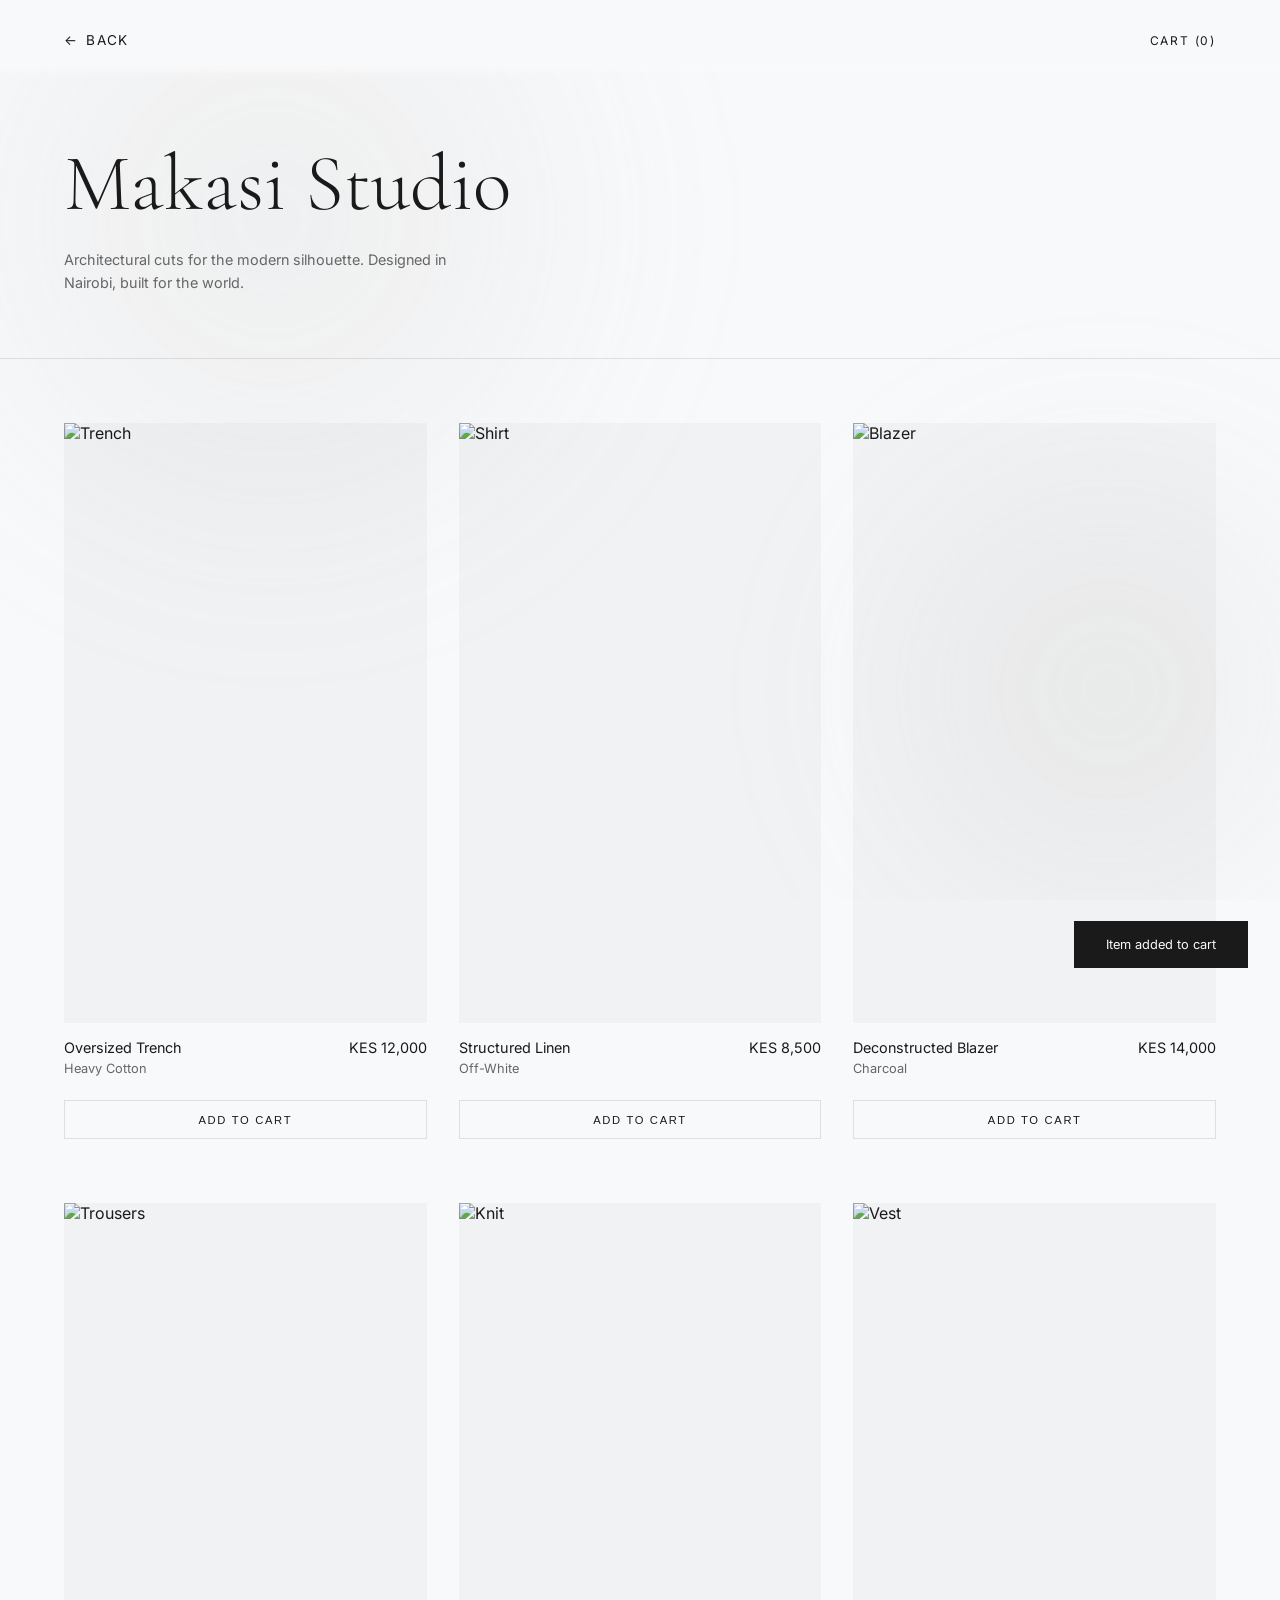
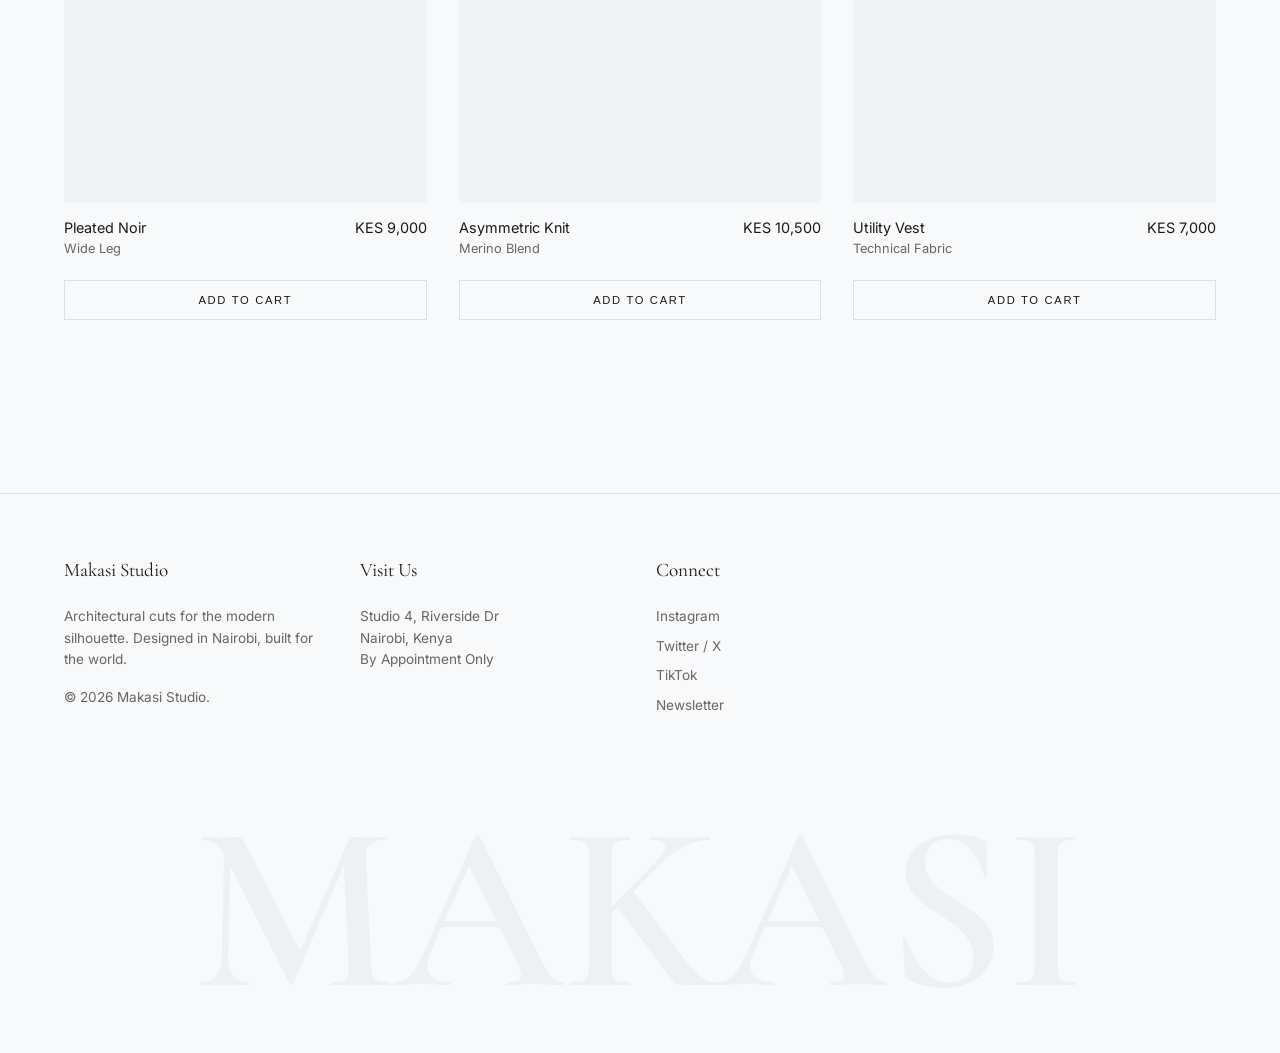
==== makasi.html @ c78a8fc4 "Initial commit: Lukumjini frontend with working cart and dark mode" ====
<!DOCTYPE html>
<html lang="en" data-theme="light">
<head>
    <meta charset="UTF-8">
    <meta name="viewport" content="width=device-width, initial-scale=1.0">
    <title>Makasi Studio | Collection</title>
    
    <link rel="preconnect" href="https://fonts.googleapis.com">
    <link rel="preconnect" href="https://fonts.gstatic.com" crossorigin>
    <link href="https://fonts.googleapis.com/css2?family=Cormorant+Garamond:ital,wght@0,300;0,400;0,600;1,400&family=Inter:wght@200;300;400&display=swap" rel="stylesheet">
    <link rel="stylesheet" href="css/makasi.css">
   
</head>
<body>

    <div class="fog-container">
        <div class="fog-blob blob-1"></div>
        <div class="fog-blob blob-2"></div>
    </div>

    <nav>
        <a href="index.html" class="back-link hover-trigger">
            <span>&larr;</span> Back
        </a>
        <a href="cart.html" class="cart-link hover-trigger">Cart (<span id="cartCount">0</span>)</a>
    </nav>

    <header class="brand-hero reveal">
        <h1>Makasi Studio</h1>
        <p>Architectural cuts for the modern silhouette. Designed in Nairobi, built for the world.</p>
    </header>

    <section class="collection-grid">
        <div class="product-card reveal">
            <div class="img-wrap hover-trigger">
                <img src="assets/Pe$os/STILL SEARCHINGThis campaign concept is inspired by real life conversations & people in differen (3).jpg" alt="Trench">
            </div>
            <div class="meta">
                <div class="info">
                    <h3>Oversized Trench</h3>
                    <p>Heavy Cotton</p>
                </div>
                <span class="price">KES 12,000</span>
            </div>
            <button class="add-btn hover-trigger">Add to Cart</button>
        </div>

        <div class="product-card reveal">
            <div class="img-wrap hover-trigger">
                <img src="assets/Makasi studios/PIECES DROPPING ON 6TH DECEMBER 2025VILLAGE CREATIVE, 48 MZIMA SPRING ROAD 📍POP UP TICKETS LINK (1).jpg" alt="Shirt">
            </div>
            <div class="meta">
                <div class="info">
                    <h3>Structured Linen</h3>
                    <p>Off-White</p>
                </div>
                <span class="price">KES 8,500</span>
            </div>
            <button class="add-btn hover-trigger">Add to Cart</button>
        </div>

        <div class="product-card reveal">
            <div class="img-wrap hover-trigger">
                <img src="assets/Makasi studios/STILL SEARCHINGThis campaign concept is inspired by real life conversations & people in differen (2).jpg" alt="Blazer">
            </div>
            <div class="meta">
                <div class="info">
                    <h3>Deconstructed Blazer</h3>
                    <p>Charcoal</p>
                </div>
                <span class="price">KES 14,000</span>
            </div>
            <button class="add-btn hover-trigger">Add to Cart</button>
        </div>

        <div class="product-card reveal">
            <div class="img-wrap hover-trigger">
                <img src="assets/Makasi studios/PIECES DROPPING ON 6TH DECEMBER 2025VILLAGE CREATIVE, 48 MZIMA SPRING ROAD 📍POP UP TICKETS LINK (2).jpg" alt="Trousers">
            </div>
            <div class="meta">
                <div class="info">
                    <h3>Pleated Noir</h3>
                    <p>Wide Leg</p>
                </div>
                <span class="price">KES 9,000</span>
            </div>
            <button class="add-btn hover-trigger">Add to Cart</button>
        </div>

        <div class="product-card reveal">
            <div class="img-wrap hover-trigger">
                <img src="assets/Makasi studios/STILL SEARCHINGThis campaign concept is inspired by real life conversations & people in differen.jpg" alt="Knit">
            </div>
            <div class="meta">
                <div class="info">
                    <h3>Asymmetric Knit</h3>
                    <p>Merino Blend</p>
                </div>
                <span class="price">KES 10,500</span>
            </div>
            <button class="add-btn hover-trigger">Add to Cart</button>
        </div>

        <div class="product-card reveal">
            <div class="img-wrap hover-trigger">
                <img src="assets/Pe$os/PIECES DROPPING ON 6TH DECEMBER 2025VILLAGE CREATIVE, 48 MZIMA SPRING ROAD 📍POP UP TICKETS LINK.jpg" alt="Vest">
            </div>
            <div class="meta">
                <div class="info">
                    <h3>Utility Vest</h3>
                    <p>Technical Fabric</p>
                </div>
                <span class="price">KES 7,000</span>
            </div>
            <button class="add-btn hover-trigger">Add to Cart</button>
        </div>
    </section>

    <footer class="footer-large reveal">
        <div class="footer-grid">
            <div class="footer-col">
                <h4>Makasi Studio</h4>
                <p>Architectural cuts for the modern silhouette. Designed in Nairobi, built for the world.</p>
                <p style="margin-top: 1rem;">&copy; 2026 Makasi Studio.</p>
            </div>
            <div class="footer-col">
                <h4>Visit Us</h4>
                <p>Studio 4, Riverside Dr</p>
                <p>Nairobi, Kenya</p>
                <p>By Appointment Only</p>
            </div>
            <div class="footer-col">
                <h4>Connect</h4>
                <ul>
                    <li><a href="#" class="hover-trigger">Instagram</a></li>
                    <li><a href="#" class="hover-trigger">Twitter / X</a></li>
                    <li><a href="#" class="hover-trigger">TikTok</a></li>
                    <li><a href="#" class="hover-trigger">Newsletter</a></li>
                </ul>
            </div>
        </div>
        <div class="big-type-footer">MAKASI</div>
    </footer>

    <div class="toast" id="toast">Item added to cart</div>

    <script src="js/makasi.js"></script>
</body>
</html>
---- css/makasi.css ----
/* --- 1. CORE VARIABLES --- */
:root {
    --bg-color: #f8f9fa;
    --text-main: #1a1a1a;
    --text-muted: #666666;
    --line-color: rgba(0,0,0,0.1);
    --fog-color: rgba(200,200,200,0.4);
    --font-display: 'Cormorant Garamond', serif;
    --font-ui: 'Inter', sans-serif;
    --easing: cubic-bezier(0.22, 1, 0.36, 1);
}

[data-theme="dark"] {
    --bg-color: #0a0a0a;
    --text-main: #e0e0e0;
    --text-muted: #888888;
    --line-color: rgba(255,255,255,0.1);
    --fog-color: rgba(50,50,50,0.5);
}

* { margin: 0; padding: 0; box-sizing: border-box; }

body {
    background-color: var(--bg-color);
    color: var(--text-main);
    font-family: var(--font-ui);
    overflow-x: hidden;
    transition: background-color 0.8s var(--easing), color 0.8s var(--easing);
    -webkit-font-smoothing: antialiased; 
    -moz-osx-font-smoothing: grayscale;
}

/* --- 2. FOG ATMOSPHERE --- */
.fog-container {
    position: fixed; top: 0; left: 0; width: 100vw; height: 100vh;
    z-index: -1; overflow: hidden; pointer-events: none;
}
.fog-blob {
    position: absolute; background: radial-gradient(circle, var(--fog-color) 0%, rgba(255,255,255,0) 70%);
    border-radius: 50%; filter: blur(80px); opacity: 0.6;
    animation: drift 20s infinite alternate ease-in-out;
}
.blob-1 { width: 800px; height: 800px; top: -20%; left: -10%; }
.blob-2 { width: 600px; height: 600px; bottom: -10%; right: -10%; animation-delay: -5s; }
@keyframes drift { to { transform: translate(30px, 50px) scale(1.1); } }

/* --- 3. NAV & HERO --- */
nav {
    position: fixed; top: 0; width: 100%; padding: 2rem 4rem;
    display: flex; justify-content: space-between; align-items: center; z-index: 100;
    background: linear-gradient(to bottom, var(--bg-color) 80%, transparent);
    box-sizing: border-box; 
}

.back-link {
    font-family: var(--font-ui);
    font-size: 0.85rem;
    text-transform: uppercase;
    letter-spacing: 0.1em;
    color: var(--text-main);
    text-decoration: none;
    display: flex;
    align-items: center;
    gap: 0.5rem;
    transition: opacity 0.3s;
    white-space: nowrap; 
}
.back-link:hover { opacity: 0.6; }

.cart-link { 
    font-size: 0.75rem; 
    text-transform: uppercase; 
    letter-spacing: 0.15em; 
    cursor: pointer; 
    text-decoration: none;   
    color: var(--text-main); 
    transition: opacity 0.3s; 
    white-space: nowrap;     
    display: inline-block;
}
.cart-link:hover { opacity: 0.6; }

.brand-hero {
    padding: 15vh 4rem 4rem 4rem;
    border-bottom: 1px solid var(--line-color);
    margin-bottom: 4rem;
}
.brand-hero h1 {
    font-family: var(--font-display); font-size: 5rem; font-weight: 300; margin-bottom: 1rem;
}
.brand-hero p {
    max-width: 400px; color: var(--text-muted); font-size: 0.9rem; line-height: 1.6;
}

/* --- 4. PRODUCT GRID --- */
.collection-grid {
    display: grid;
    grid-template-columns: repeat(3, 1fr);
    gap: 4rem 2rem;
    padding: 0 4rem 8rem 4rem;
}

.product-card {
    display: flex; flex-direction: column; gap: 1rem;
    opacity: 0; transform: translateY(30px);
    transition: all 0.8s var(--easing);
}

.img-wrap {
    width: 100%; 
    height: 600px; 
    overflow: hidden; 
    position: relative;
    background-color: rgba(120,120,120,0.05); 
    cursor: pointer;
}

.img-wrap img {
    width: 100%; 
    height: 100%; 
    object-fit: cover; 
    transition: transform 1s var(--easing), filter 0.5s;
    filter: grayscale(10%);
}

.product-card:hover .img-wrap img { transform: scale(1.02); filter: grayscale(0%); }

.meta {
    display: flex; justify-content: space-between; align-items: flex-start;
}
.info h3 { font-family: var(--font-ui); font-size: 0.9rem; font-weight: 400; margin-bottom: 0.3rem; }
.info p { font-size: 0.8rem; color: var(--text-muted); }
.price { font-size: 0.9rem; font-family: var(--font-ui); }

.add-btn {
    margin-top: 0.5rem;
    background: transparent;
    border: 1px solid var(--line-color);
    color: var(--text-main);
    padding: 0.8rem;
    font-size: 0.7rem; text-transform: uppercase; letter-spacing: 0.15em;
    cursor: pointer;
    transition: all 0.3s;
    width: 100%;
}

.add-btn:hover {
    border-color: var(--text-main);
    background: var(--text-main);
    color: var(--bg-color);
}

/* --- 5. FOOTER --- */
.footer-large {
    margin-top: 5vh;
    border-top: 1px solid var(--line-color);
    padding: 4rem 4rem 0 4rem; 
    display: flex;
    flex-direction: column;
    position: relative;
    background-color: var(--bg-color);
}

.footer-grid {
    display: grid;
    grid-template-columns: repeat(4, 1fr);
    gap: 2rem;
    margin-bottom: 6rem;
    width: 100%;
}

.footer-col h4 {
    font-family: var(--font-display);
    font-size: 1.2rem;
    font-weight: 400;
    margin-bottom: 1.5rem;
    color: var(--text-main);
}

.footer-col ul { list-style: none; }
.footer-col li { margin-bottom: 0.5rem; }
.footer-col a, .footer-col p {
    text-decoration: none;
    color: var(--text-muted);
    font-size: 0.85rem;
    line-height: 1.6;
    transition: color 0.3s;
    display: block;
}
.footer-col a:hover { color: var(--text-main); }

.big-type-footer {
    font-family: var(--font-display);
    font-size: 18.5vw;
    line-height: 0.75;
    font-weight: 600;
    white-space: nowrap;
    color: var(--text-main);
    opacity: 0.04;
    user-select: none;
    pointer-events: none;
    text-align: center;
    margin-bottom: -2vw;
    width: 100%;
}

.toast {
    position: fixed; bottom: 2rem; right: 2rem;
    background: var(--text-main); color: var(--bg-color);
    padding: 1rem 2rem; font-size: 0.8rem;
    transform: translateY(100px); transition: transform 0.5s var(--easing);
    z-index: 200;
}
.toast.active { transform: translateY(0); }

/* --- 6. MEDIA QUERIES --- */
@media (max-width: 1024px) {
    .collection-grid { grid-template-columns: repeat(2, 1fr); }
    .footer-grid { grid-template-columns: repeat(2, 1fr); gap: 4rem; }
}

@media (max-width: 768px) {
    .collection-grid { grid-template-columns: 1fr; padding: 0 2rem 4rem 2rem; }
    .brand-hero { padding: 12vh 2rem 2rem 2rem; }
    .brand-hero h1 { font-size: 3.5rem; }
    
    nav { 
        padding: 2.5rem 2rem 1.5rem 2rem; 
        gap: 1rem;
        width: 100vw;
        max-width: 100%;
        overflow: hidden; 
    }
    
    .back-link, .cart-link {
        flex-shrink: 0;
        position: relative;
        z-index: 105;
    }
    
    .footer-large { padding: 3rem 2rem 0 2rem; }
    .footer-grid { grid-template-columns: 1fr; gap: 3rem; }
    
    /* FIXED: Shrunk from 25vw down to 14vw so it fits the screen width perfectly */
    .big-type-footer { font-size: 14vw; }
}
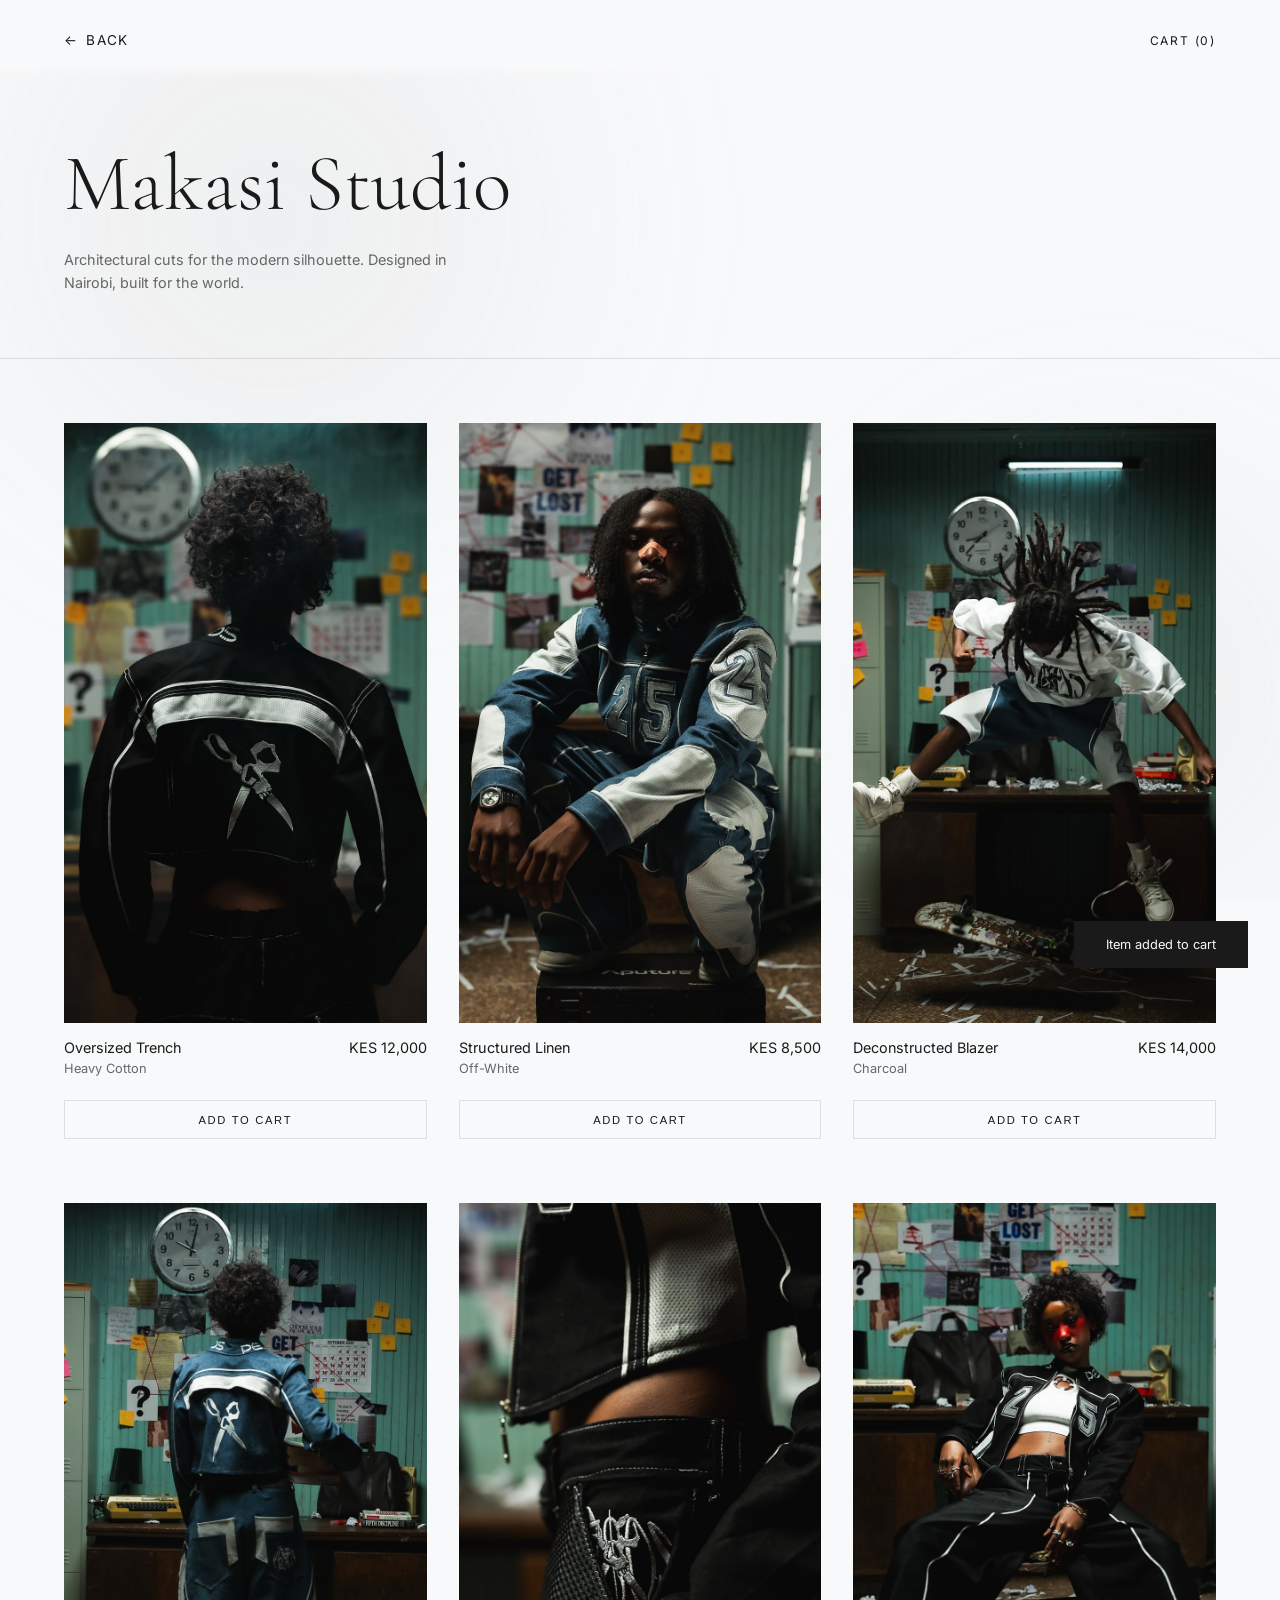
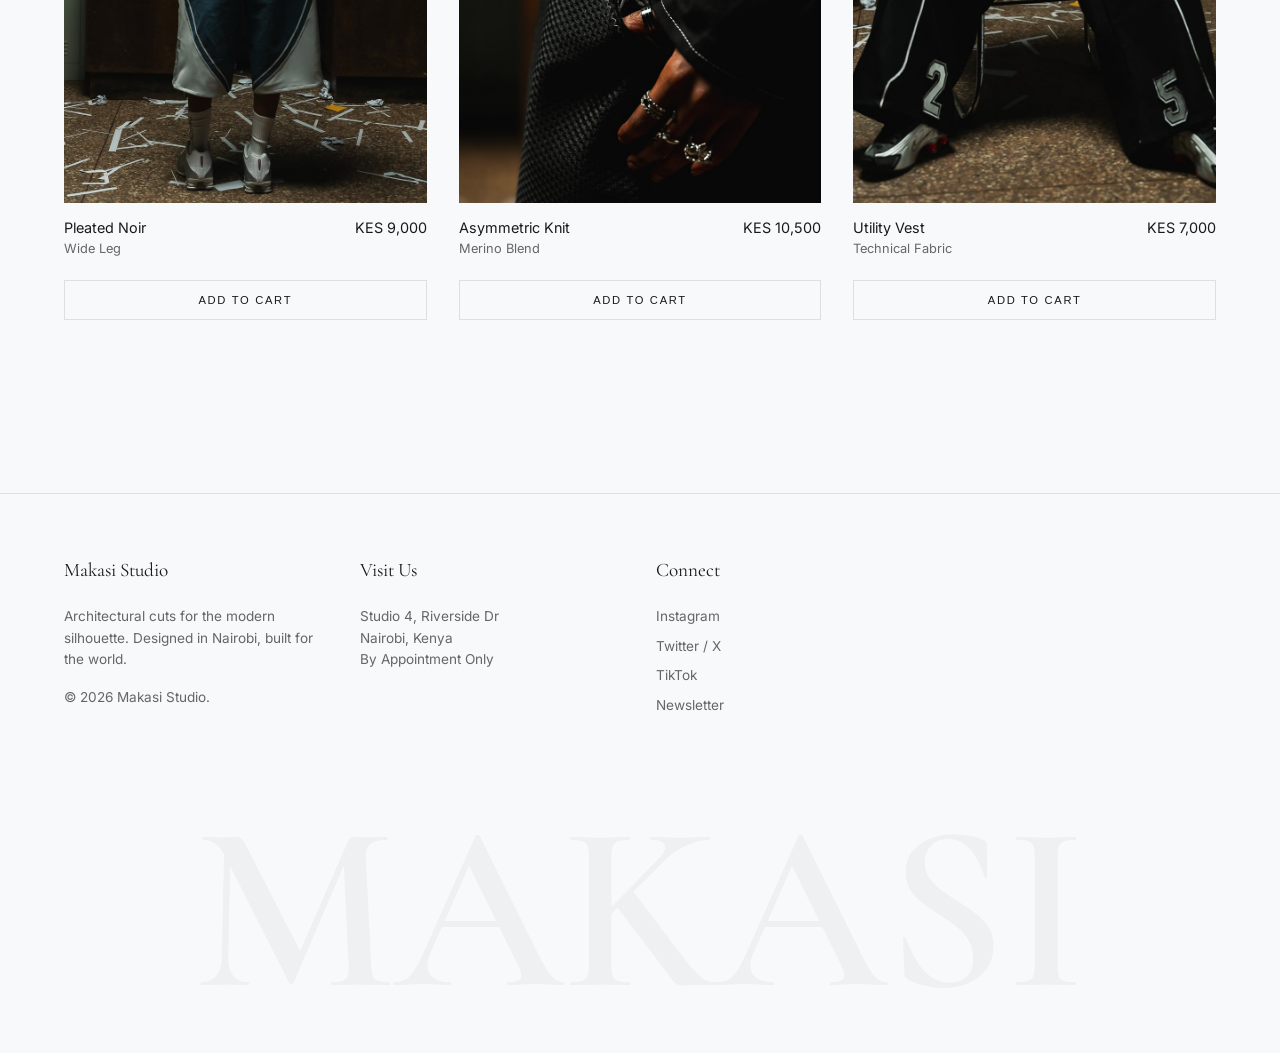
==== commit a7a77c1c: "Fixed image paths and names for GitHub Pages" ====
--- a/makasi.html
+++ b/makasi.html
@@ -33,7 +33,7 @@
     <section class="collection-grid">
         <div class="product-card reveal">
             <div class="img-wrap hover-trigger">
-                <img src="assets/Pe$os/STILL SEARCHINGThis campaign concept is inspired by real life conversations & people in differen (3).jpg" alt="Trench">
+                <img src="assets/makasi studios/makasi4.jpg" alt="Trench">
             </div>
             <div class="meta">
                 <div class="info">
@@ -47,7 +47,7 @@
 
         <div class="product-card reveal">
             <div class="img-wrap hover-trigger">
-                <img src="assets/Makasi studios/PIECES DROPPING ON 6TH DECEMBER 2025VILLAGE CREATIVE, 48 MZIMA SPRING ROAD 📍POP UP TICKETS LINK (1).jpg" alt="Shirt">
+                <img src="assets/makasi studios/makasi2.jpg" alt="Shirt">
             </div>
             <div class="meta">
                 <div class="info">
@@ -61,7 +61,7 @@
 
         <div class="product-card reveal">
             <div class="img-wrap hover-trigger">
-                <img src="assets/Makasi studios/STILL SEARCHINGThis campaign concept is inspired by real life conversations & people in differen (2).jpg" alt="Blazer">
+                <img src="assets/makasi studios/makasi1.jpg" alt="Blazer">
             </div>
             <div class="meta">
                 <div class="info">
@@ -75,7 +75,7 @@
 
         <div class="product-card reveal">
             <div class="img-wrap hover-trigger">
-                <img src="assets/Makasi studios/PIECES DROPPING ON 6TH DECEMBER 2025VILLAGE CREATIVE, 48 MZIMA SPRING ROAD 📍POP UP TICKETS LINK (2).jpg" alt="Trousers">
+                <img src="assets/makasi studios/makasi3.jpg" alt="Trousers">
             </div>
             <div class="meta">
                 <div class="info">
@@ -89,7 +89,7 @@
 
         <div class="product-card reveal">
             <div class="img-wrap hover-trigger">
-                <img src="assets/Makasi studios/STILL SEARCHINGThis campaign concept is inspired by real life conversations & people in differen.jpg" alt="Knit">
+                <img src="assets/makasi studios/makasi5.jpg" alt="Knit">
             </div>
             <div class="meta">
                 <div class="info">
@@ -103,7 +103,7 @@
 
         <div class="product-card reveal">
             <div class="img-wrap hover-trigger">
-                <img src="assets/Pe$os/PIECES DROPPING ON 6TH DECEMBER 2025VILLAGE CREATIVE, 48 MZIMA SPRING ROAD 📍POP UP TICKETS LINK.jpg" alt="Vest">
+                <img src="assets/pesos/pesoschair.jpg" alt="Vest">
             </div>
             <div class="meta">
                 <div class="info">
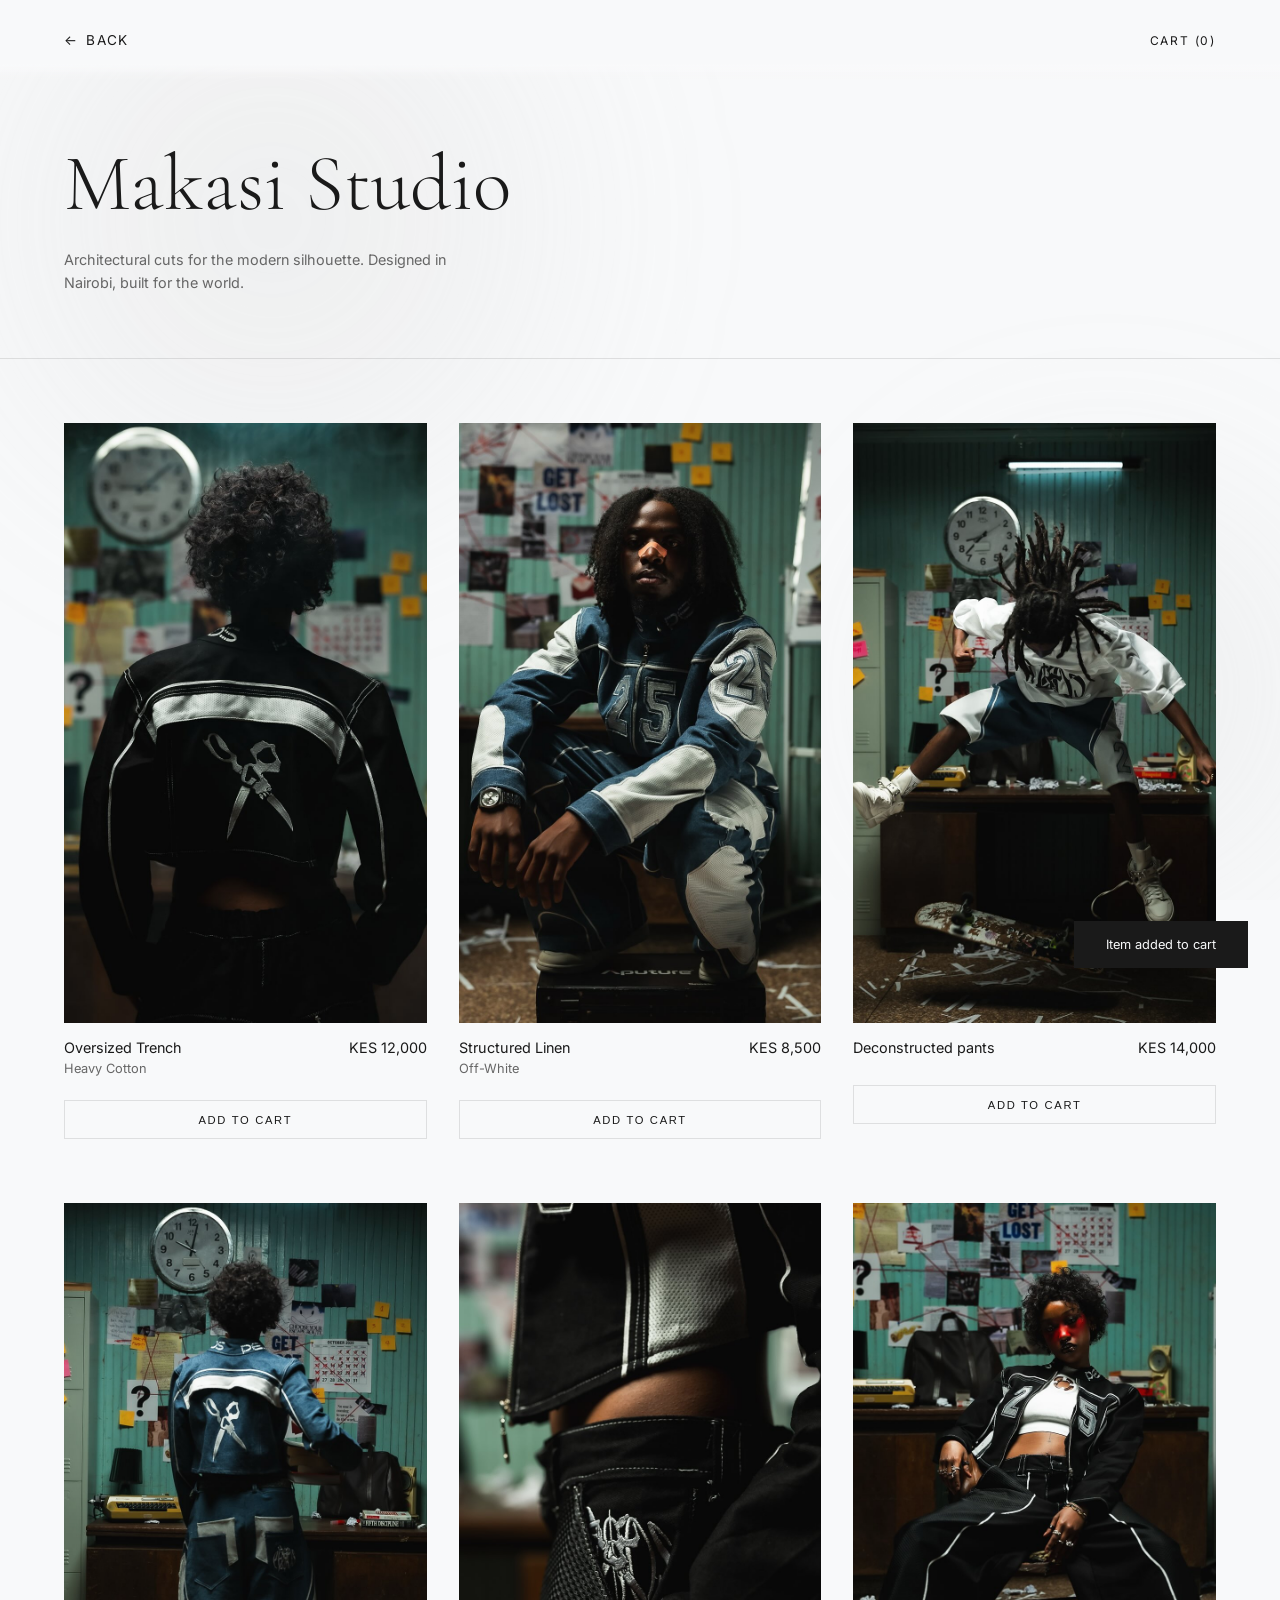
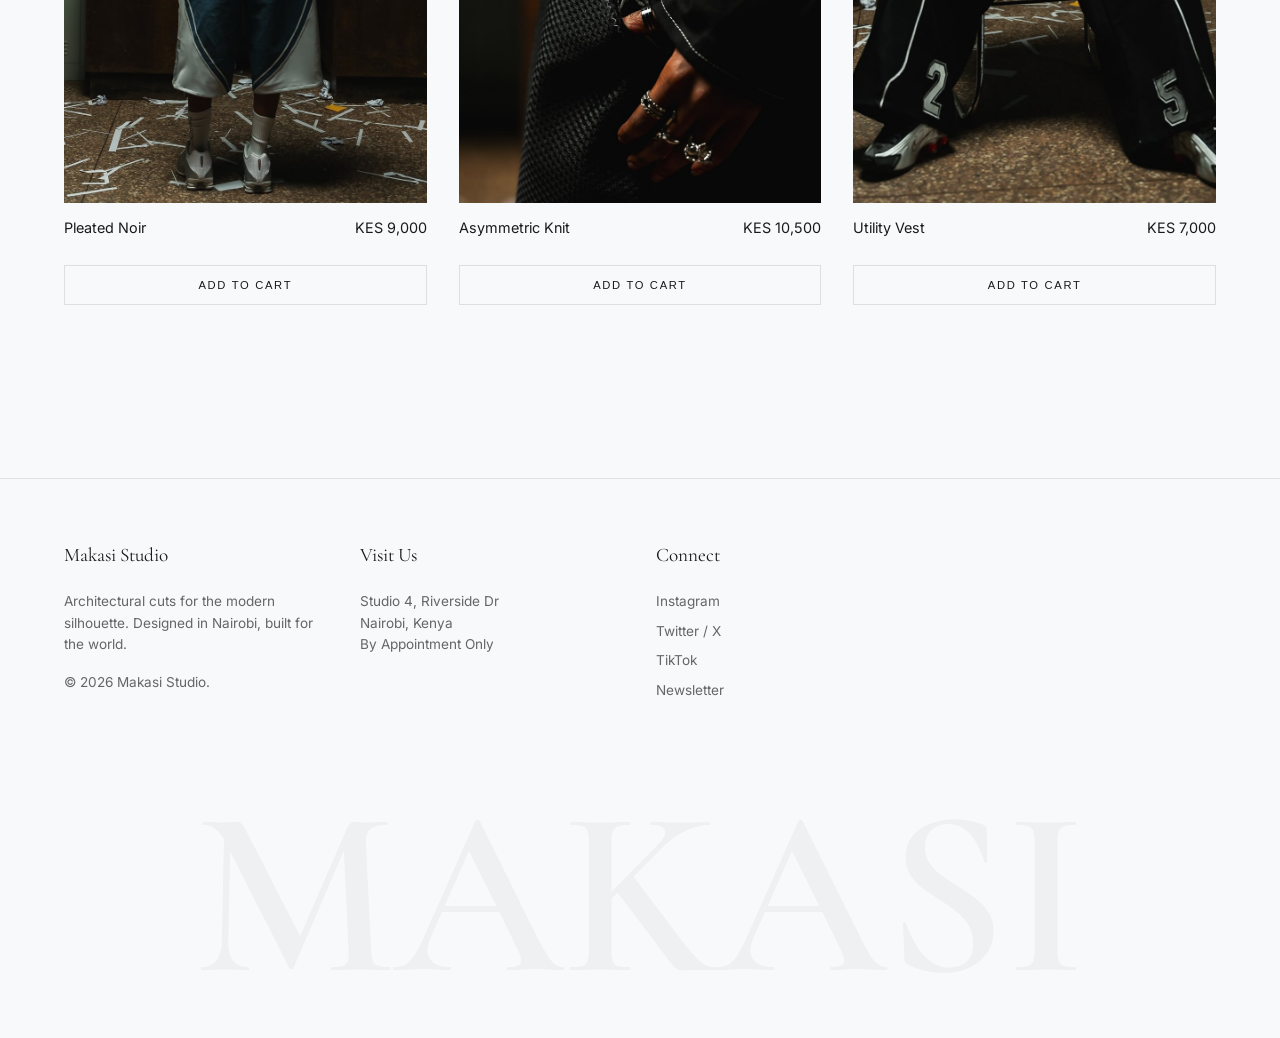
==== commit f5feddce: "Fixed mobile responsiveness for shopping cart" ====
--- a/makasi.html
+++ b/makasi.html
@@ -65,8 +65,8 @@
             </div>
             <div class="meta">
                 <div class="info">
-                    <h3>Deconstructed Blazer</h3>
-                    <p>Charcoal</p>
+                    <h3>Deconstructed pants</h3>
+                    
                 </div>
                 <span class="price">KES 14,000</span>
             </div>
@@ -80,7 +80,7 @@
             <div class="meta">
                 <div class="info">
                     <h3>Pleated Noir</h3>
-                    <p>Wide Leg</p>
+                    
                 </div>
                 <span class="price">KES 9,000</span>
             </div>
@@ -94,7 +94,7 @@
             <div class="meta">
                 <div class="info">
                     <h3>Asymmetric Knit</h3>
-                    <p>Merino Blend</p>
+                    
                 </div>
                 <span class="price">KES 10,500</span>
             </div>
@@ -108,7 +108,7 @@
             <div class="meta">
                 <div class="info">
                     <h3>Utility Vest</h3>
-                    <p>Technical Fabric</p>
+                
                 </div>
                 <span class="price">KES 7,000</span>
             </div>
